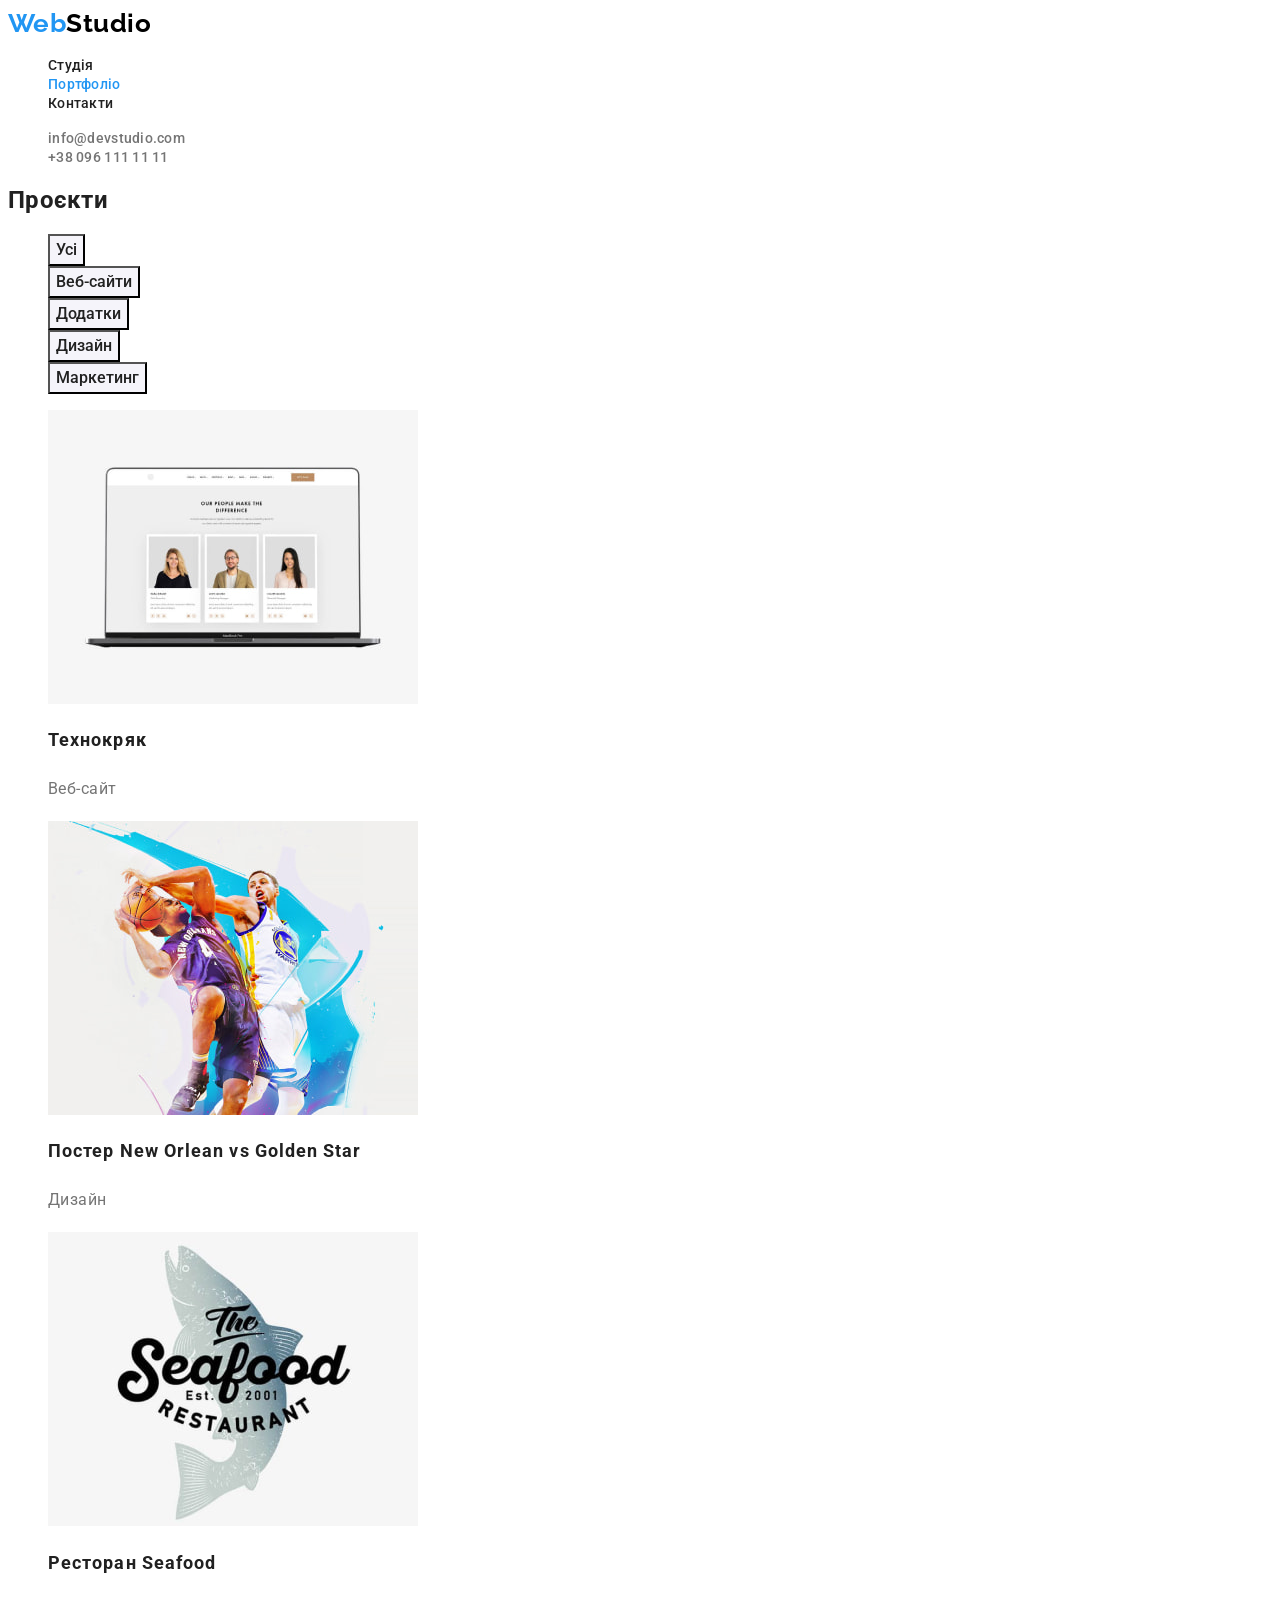
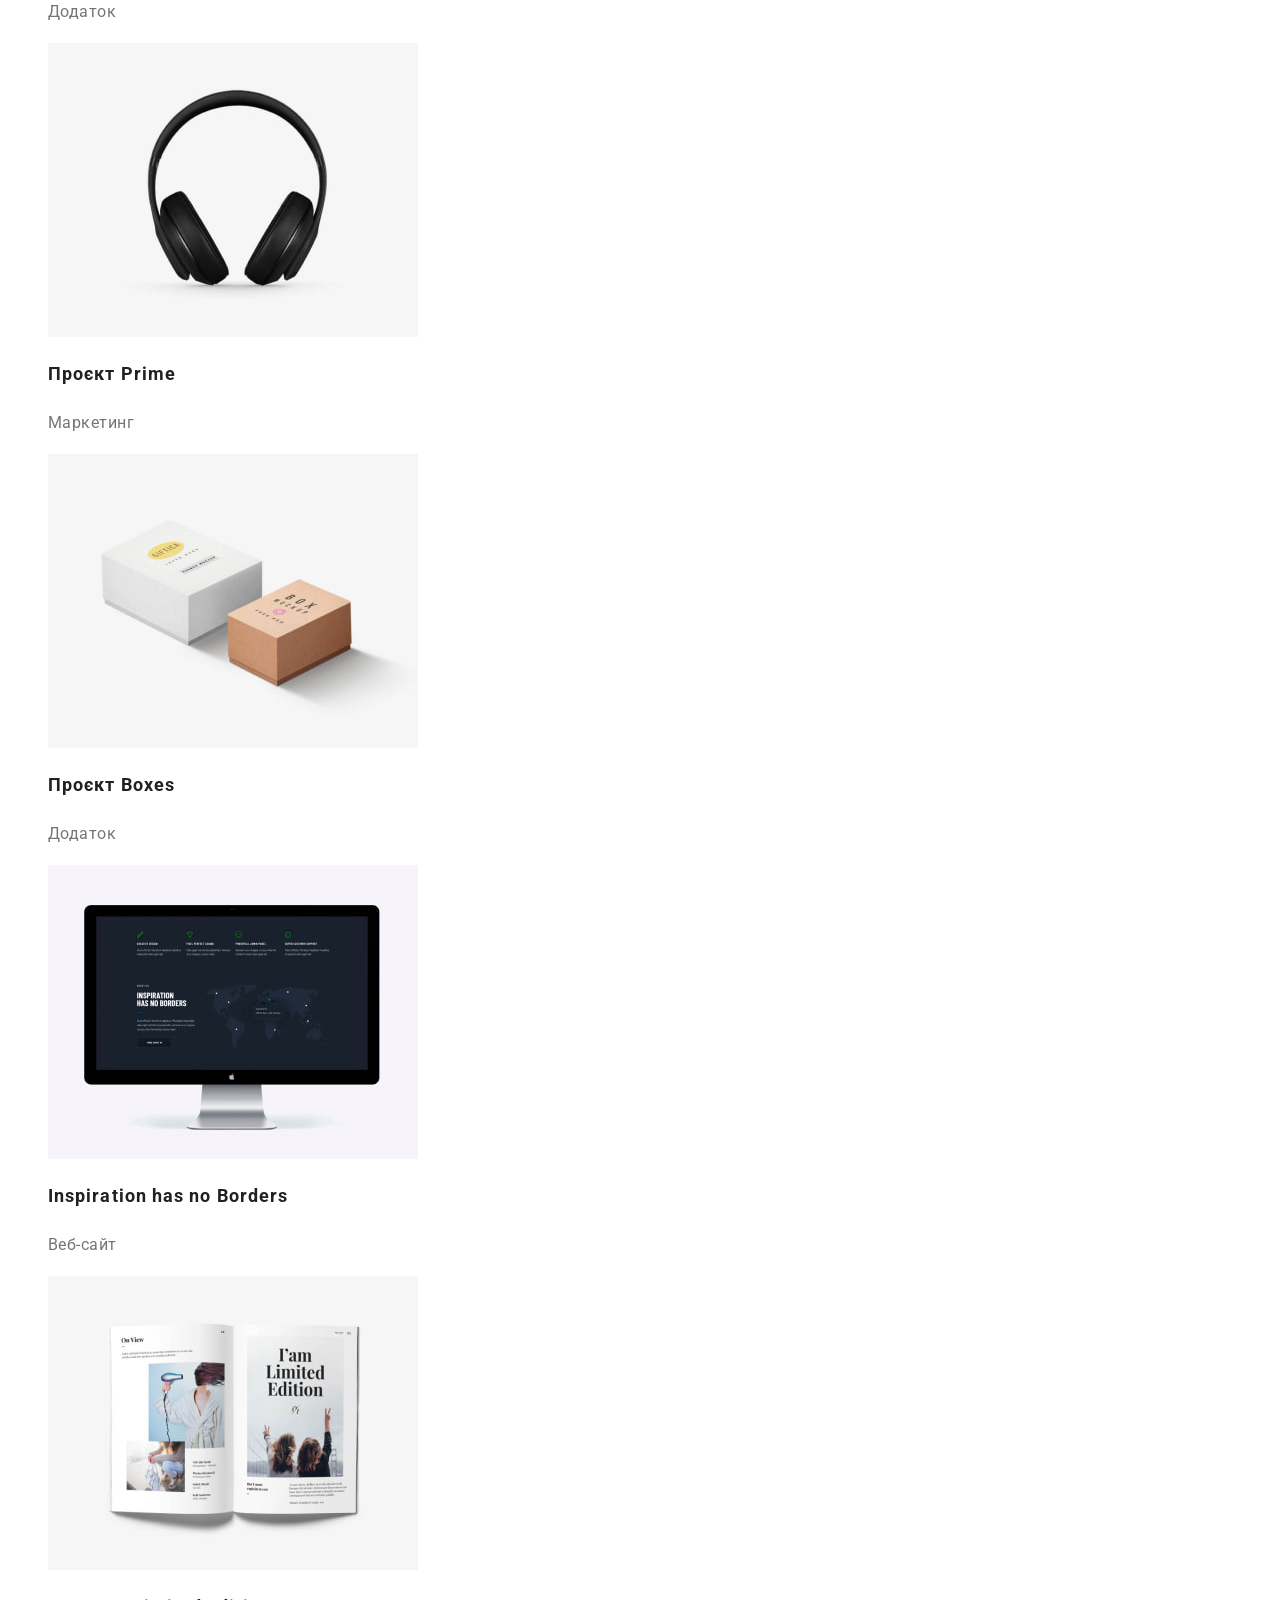
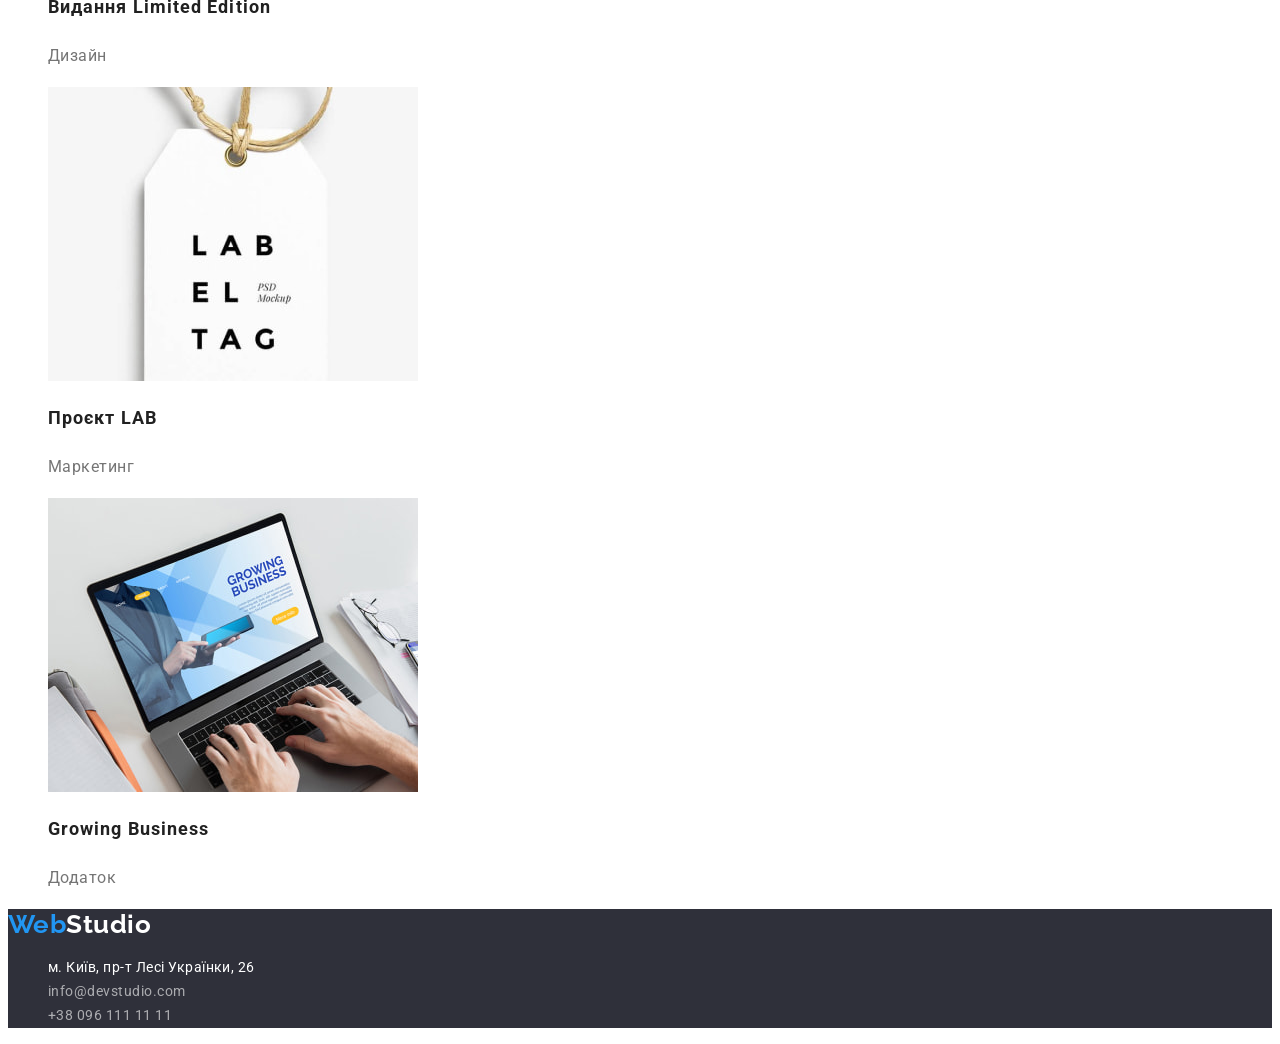
==== portfolio.html @ 0f444638 "Initial commit" ====
<!DOCTYPE html>
<html lang="uk">
<head>
    <meta charset="UTF-8">
    <meta http-equiv="X-UA-Compatible" content="IE=edge">
    <meta name="viewport" content="width=device-width, initial-scale=1.0">
    <title>Портфоліо</title>
    <link href="https://fonts.googleapis.com/css2?family=Raleway:wght@700&family=Roboto:wght@400;500;700;900&display=swap"
        rel="stylesheet">
    <link rel="stylesheet" href="./css/styles.css">
</head>

<body>
    <!-- Шапка -->
    <header>
        <nav>
            <a class="logo" href="./index.html"> <span class="logo-part">Web</span>Studio</a>
            
            <ul class="site-nav">
                <li>
                    <a class="link" href="./index.html">Студія</a>
                </li>
            
                <li>
                    <a class="link current" href="./portfolio.html">Портфоліо</a>
                </li>
            
                <li>
                    <a class="link" href="#">Контакти</a>
                </li>
            </ul>
        </nav>
        
        <ul class="contact-list">
            <li>
                <a class="link" href="mailto:info@devstudio.com">info@devstudio.com</a>
            </li>
        
            <li>
                <a class="link" href="tel:+380961111111">+38 096 111 11 11</a>
            </li>
        </ul>
    </header>

    <main>

        <section class="portfolio">

            <h1>Проєкти</h1>

            <ul class="filters">
                <li>
                    <button class="button" type="button">Усі</button>
                </li>
                <li>
                    <button class="button" type="button">Веб-сайти</button>
                </li>
                <li>
                    <button class="button" type="button">Додатки</button>
                </li>
                <li>
                    <button class="button" type="button">Дизайн</button>
                </li>
                <li>
                    <button class="button" type="button">Маркетинг</button>
                </li>
            </ul>

            <ul class="project-list">
                <li>
                    <a href="">
                        <img src="./images/project1.jpg" alt="сайт відкритий на ноутбуці" width="370">
                        <h2 class="title">Технокряк</h2>
                        <p class="item">Веб-сайт</p>
                    </a>
                </li>

                <li>
                    <a href="">
                        <img src="./images/project2.jpg" alt="баскетбольний постер" width="370">
                        <h2 class="title">Постер <span lang="en">New Orlean vs Golden Star</span></h2>
                        <p class="item">Дизайн</p>
                    </a>              
                </li>


                <li>
                    <a href="">
                        <img src="./images/project3.jpg" alt="логотип ресторану" width="370">
                        <h2 class="title">Ресторан <span lang="en">Seafood</span></h2>
                        <p class="item">Додаток</p>
                    </a>                    
                </li>

                <li>
                    <a href="">
                        <img src="./images/project4.jpg" alt="навушники" width="370">
                        <h2 class="title">Проєкт <span lang="en">Prime</span></h2>
                        <p class="item">Маркетинг</p>
                    </a>                  
                </li>

                <li>
                    <a href="">
                        <img src="./images/project5.jpg" alt="коробочки" width="370">
                        <h2 class="title">Проєкт <span lang="en">Boxes</span></h2>
                        <p class="item">Додаток</p>
                    </a>                  
                </li>

                <li>
                    <a href="">
                        <img src="./images/project6.jpg" alt="монітор" width="370">
                        <h2 class="title" lang="en">Inspiration has no Borders</h2>
                        <p class="item">Веб-сайт</p>
                    </a>                   
                </li>

                <li>
                    <a href="">
                        <img src="./images/project7.jpg" alt="журнал" width="370">
                        <h2 class="title">Видання <span lang="en">Limited Edition</span></h2>
                        <p class="item">Дизайн</p>
                    </a>                    
                </li>

                <li>
                    <a href="">
                        <img src="./images/project8.jpg" alt="бирка" width="370">
                        <h2 class="title">Проєкт <span lang="en">LAB</span></h2>
                        <p class="item">Маркетинг</p>
                    </a>                  
                </li>

                <li>
                    <a href=""><img src="./images/project9.jpg" alt="руки на клавіатурі ноутбука" width="370">
                    <h2 class="title" lang="en">Growing Business</h2>
                    <p class="item">Додаток</p></a>                   
                </li>
            </ul> 
        </section>

    </main>

    <!-- Підвал -->
    <footer class="footer">
        <a href="./index.html" class="logo"> <span class="logo-part">Web</span>Studio</a>
        
        <address>
        
            <ul>
                <li>
                    <a class="address" href="https://goo.gl/maps/CPtrU1FHBa2aNyZL9" target="_blank"
                        rel="noopener noreferrer nofollow">м.
                        Київ, пр-т Лесі
                        Українки, 26</a>
                </li>
                <li>
                    <a class="link" href="mailto:info@devstudio.com">info@devstudio.com</a>
                </li>
                <li>
                    <a class="link" href="tel:+380961111111">+38 096 111 11 11</a>
                </li>
            </ul>
        </address>
    </footer>
</body>
</html>
---- css/styles.css ----
:root {
    --primary-text-color: #212121;
    --secondary-text-color: #757575;
    --accent-color: #2196F3;
    --white-color: #FFFFFF;
    --secondary-bcg-color: #2F303A;
    --portfolio-btn-bcg-color: #F5F4FA;
    --logo-black-color: #000000;
    --footer-link-color: rgba(255, 255, 255, 0.6);
    --stroke-color: #ECECEC;
    
}

body {
    background-color: var(--white-color);
    color: var(--primary-text-color);
    font-family: 'Roboto', sans-serif;
    letter-spacing: 0.03em;

}
 ul {
    list-style: none;
 }

 a {
    text-decoration: none;
 }


 p {
    color: var(--secondary-text-color);
 }

 /* Шапка ----------------------------------------------------------------------------------------------------------------*/

 /* Логотип ---------------------------------------*/

.logo {
    color: var(--logo-black-color);
    font-family: 'Raleway';
    font-weight: 700;
    font-size: 26px;
    line-height: 1.2;   
}
.logo-part {
    color: var(--accent-color);
}

/* Навігація --------------------------------------*/

.site-nav .link {
    color: var(--primary-text-color);
    font-weight: 500;
    font-size: 14px;
    line-height: 1.14;
    letter-spacing: 0.02em;
}

.site-nav .link:hover,
.site-nav .link:focus {
    color: var(--accent-color);
}

.site-nav .link.current {
    color: var(--accent-color);
}

/* Пошта і телефон ---------------------------------*/

.contact-list .link {   
    color: var(--secondary-text-color);
    font-weight: 500;
    font-size: 14px;
    line-height: 1,14;
    letter-spacing: 0.02em;
}

.contact-list .link:hover,
.contact-list .link:focus {
    color: var(--accent-color);
}


/* Герой -----------------------------------------------------------------------------------------------------------------------*/

.hero-section {
    background-color: var(--secondary-bcg-color);
}

.hero-title {
    color: var(--white-color);
    font-weight: 900;
    font-size: 44px;
    line-height: 1.36;
    letter-spacing: 0.06em;
    text-transform: uppercase;
}

.hero-button {
    background-color: var(--accent-color);
    color: var(--white-color);
    font-family: inherit;
    font-weight: 700;
    font-size: 16px;
    line-height: 1.88;
    display: flex;
    align-items: center;
    text-align: center;
    letter-spacing: 0.06em;
}

/* Особливості ----------------------------------------------------------------------------------------------------------------- */

.features-list .title {
    font-weight: 700;
    font-size: 14px;
    line-height: 1.14;
    text-transform: uppercase;
}

.features-list .text {
    font-size: 14px;
    line-height: 1.71;
}

/* Чим ми займаємось------------------------------------------------------------------------------------------------------------ */

.our-job {
    font-weight: 700;
    font-size: 36px;
    line-height: 1.17;
    text-align: center;
}

/* Наша команда ---------------------------------------------------------------------------------------------------------------- */

.team-title {
    font-weight: 700;
    font-size: 36px;
    line-height: 1.17;
    text-align: center;
}

.team-list .name {
    font-weight: 500;
    font-size: 16px;
    line-height: 1.19;
    text-align: center;
}

.team-list .position {
    font-size: 16px;
    line-height: 1.19;
    text-align: center;
}

/* Підвал -----------------------------------------------------------------------------------------------------------------------*/

.footer {
    background-color: var(--secondary-bcg-color);
}

.footer .logo {
    color: var(--white-color);
}

.footer .address {
    color: var(--white-color);
    font-style: normal;
    font-weight: 400;
    font-size: 14px;
    line-height: 1.71;
}

.footer .address:hover,
.footer .address:focus {
    color: var(--accent-color);
}

.footer .link {
    color: var(--footer-link-color);
    font-style: normal;
    font-weight: 400;
    font-size: 14px;
    line-height: 1.71;
}

.footer .link:hover,
.footer .link:focus {
    color: var(--accent-color);
}

/* Сторінка Портфоліо************************************************************************************************************* */

/* Кнопки-------------------------------------------- */

.filters .button {
    background-color: var(--portfolio-btn-bcg-color);
    color: var(--primary-text-color);

    font-family: inherit;

    cursor: pointer;

    font-weight: 500;
    font-size: 16px;
    line-height: 1.62;
    text-align: center;
}

.filters .button:hover,
.filters .button:focus {
    background-color: var(--accent-color);
    color: var(--white-color);
}

/* Проєкти ------------------------------------------ */

.project-list .title {
    color: var(--primary-text-color);

    font-weight: 700;
    font-size: 18px;
    line-height: 2;
    letter-spacing: 0.06em;
}

.project-list  .item {
    font-size: 16px;
    line-height: 1.88;
}
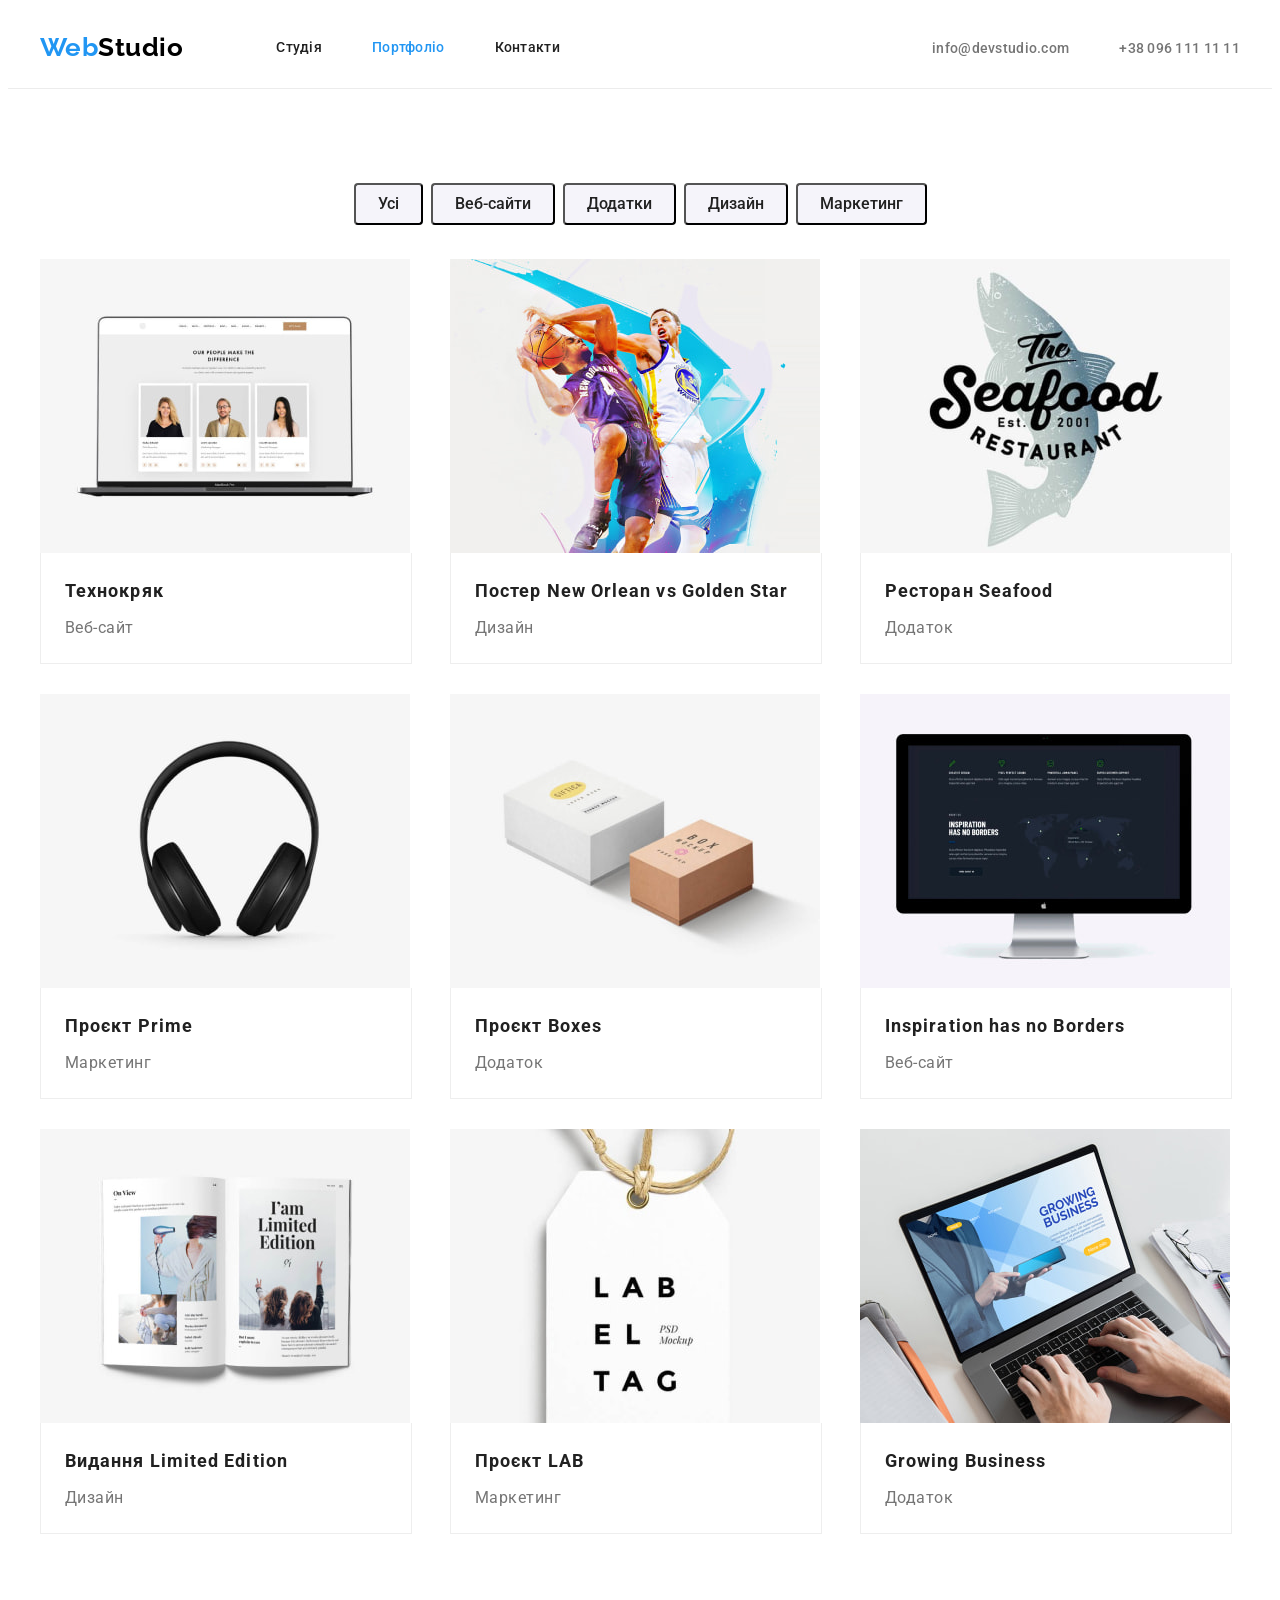
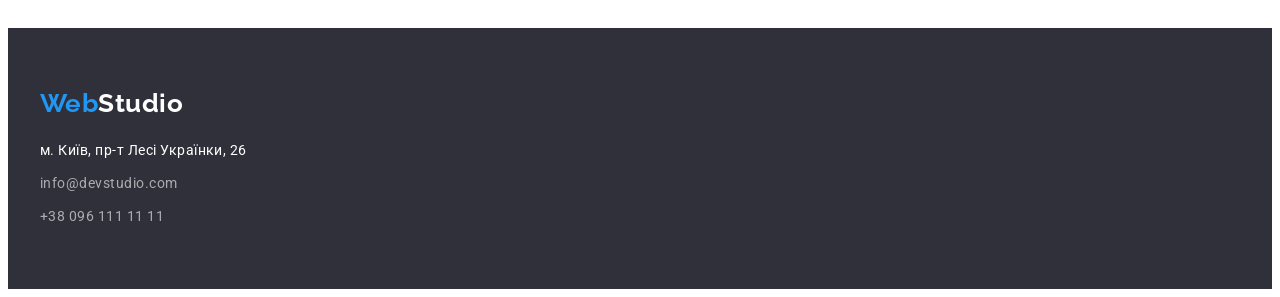
==== commit 9906d844: "позиціонування елементів" ====
--- a/portfolio.html
+++ b/portfolio.html
@@ -13,156 +13,185 @@
 <body>
     <!-- Шапка -->
     <header>
-        <nav>
-            <a class="logo" href="./index.html"> <span class="logo-part">Web</span>Studio</a>
-            
-            <ul class="site-nav">
-                <li>
-                    <a class="link" href="./index.html">Студія</a>
-                </li>
-            
-                <li>
-                    <a class="link current" href="./portfolio.html">Портфоліо</a>
-                </li>
-            
-                <li>
-                    <a class="link" href="#">Контакти</a>
-                </li>
-            </ul>
-        </nav>
-        
-        <ul class="contact-list">
-            <li>
-                <a class="link" href="mailto:info@devstudio.com">info@devstudio.com</a>
-            </li>
-        
-            <li>
-                <a class="link" href="tel:+380961111111">+38 096 111 11 11</a>
-            </li>
-        </ul>
+        <div class="container">
+            <div class="header-container">
+                <nav class="site-nav">
+                    <a class="logo" href="./index.html" > <span class="logo-part">Web</span>Studio</a>
+
+                    <ul class="site-nav-list">
+                        <li class="item">
+                            <a class="link" href="./index.html">Студія</a>
+                        </li>
+
+                        <li class="item">
+                            <a class="link current" href="./portfolio.html">Портфоліо</a>
+                        </li>
+
+                        <li class="item">
+                            <a class="link" href="#">Контакти</a>
+                        </li>
+                    </ul>
+                </nav>
+
+                <ul class="contact-list">
+                    <li class="item">
+                        <a class="link" href="mailto:info@devstudio.com">info@devstudio.com</a>
+                    </li>
+
+                    <li class="item">
+                        <a class="link" href="tel:+380961111111">+38 096 111 11 11</a>
+                    </li>
+                </ul>
+            </div> 
+        </div>
     </header>
 
     <main>
 
+        <!-- Портфоліо -->
+
         <section class="portfolio">
 
-            <h1>Проєкти</h1>
+            <div class="container">
+                <h1 class="visually-hidden">Проєкти</h1>
 
-            <ul class="filters">
-                <li>
-                    <button class="button" type="button">Усі</button>
-                </li>
-                <li>
-                    <button class="button" type="button">Веб-сайти</button>
-                </li>
-                <li>
-                    <button class="button" type="button">Додатки</button>
-                </li>
-                <li>
-                    <button class="button" type="button">Дизайн</button>
-                </li>
-                <li>
-                    <button class="button" type="button">Маркетинг</button>
-                </li>
-            </ul>
+                <ul class="filters">
+                    <li class="item">
+                        <button class="button" type="button">Усі</button>
+                    </li>
+                    <li class="item">
+                        <button class="button" type="button">Веб-сайти</button>
+                    </li>
+                    <li class="item">
+                        <button class="button" type="button">Додатки</button>
+                    </li>
+                    <li class="item">
+                        <button class="button" type="button">Дизайн</button>
+                    </li>
+                    <li class="item">
+                        <button class="button" type="button">Маркетинг</button>
+                    </li>
+                </ul>
 
-            <ul class="project-list">
-                <li>
-                    <a href="">
-                        <img src="./images/project1.jpg" alt="сайт відкритий на ноутбуці" width="370">
-                        <h2 class="title">Технокряк</h2>
-                        <p class="item">Веб-сайт</p>
-                    </a>
-                </li>
+                <ul class="project-list">
+                    <li class="card">
+                        <a href="">
+                            <img src="./images/project1.jpg" alt="сайт відкритий на ноутбуці" width="370">
+                            <div class="project-list-border">
+                                <h2 class="title">Технокряк</h2>
+                                <p class="item">Веб-сайт</p>
+                            </div>
+                        </a>
+                    </li>
 
-                <li>
-                    <a href="">
-                        <img src="./images/project2.jpg" alt="баскетбольний постер" width="370">
-                        <h2 class="title">Постер <span lang="en">New Orlean vs Golden Star</span></h2>
-                        <p class="item">Дизайн</p>
-                    </a>              
-                </li>
+                    <li class="card">
+                        <a href="">
+                            <img src="./images/project2.jpg" alt="баскетбольний постер" width="370">
+                            <div class="project-list-border">
+                                <h2 class="title">Постер <span lang="en">New Orlean vs Golden Star</span></h2>
+                                <p class="item">Дизайн</p>
+                            </div>
+                        </a>              
+                    </li>
 
 
-                <li>
-                    <a href="">
-                        <img src="./images/project3.jpg" alt="логотип ресторану" width="370">
-                        <h2 class="title">Ресторан <span lang="en">Seafood</span></h2>
-                        <p class="item">Додаток</p>
-                    </a>                    
-                </li>
+                    <li class="card">
+                        <a href="">
+                            <img src="./images/project3.jpg" alt="логотип ресторану" width="370">
+                            <div class="project-list-border">
+                                <h2 class="title">Ресторан <span lang="en">Seafood</span></h2>
+                                <p class="item">Додаток</p>
+                            </div>
+                        </a>                    
+                    </li>
 
-                <li>
-                    <a href="">
-                        <img src="./images/project4.jpg" alt="навушники" width="370">
-                        <h2 class="title">Проєкт <span lang="en">Prime</span></h2>
-                        <p class="item">Маркетинг</p>
-                    </a>                  
-                </li>
+                    <li class="card">
+                        <a href="">
+                            <img src="./images/project4.jpg" alt="навушники" width="370">
+                            <div class="project-list-border">
+                                <h2 class="title">Проєкт <span lang="en">Prime</span></h2>
+                                <p class="item">Маркетинг</p>
+                            </div>
+                        </a>                  
+                    </li>
 
-                <li>
-                    <a href="">
-                        <img src="./images/project5.jpg" alt="коробочки" width="370">
-                        <h2 class="title">Проєкт <span lang="en">Boxes</span></h2>
-                        <p class="item">Додаток</p>
-                    </a>                  
-                </li>
+                    <li class="card">
+                        <a href="">
+                            <img src="./images/project5.jpg" alt="коробочки" width="370">
+                            <div class="project-list-border">
+                                <h2 class="title">Проєкт <span lang="en">Boxes</span></h2>
+                                <p class="item">Додаток</p>
+                            </div>
+                        </a>                  
+                    </li>
 
-                <li>
-                    <a href="">
-                        <img src="./images/project6.jpg" alt="монітор" width="370">
-                        <h2 class="title" lang="en">Inspiration has no Borders</h2>
-                        <p class="item">Веб-сайт</p>
-                    </a>                   
-                </li>
+                    <li class="card">
+                        <a href="">
+                            <img src="./images/project6.jpg" alt="монітор" width="370">
+                            <div class="project-list-border">
+                                <h2 class="title" lang="en">Inspiration has no Borders</h2>
+                                <p class="item">Веб-сайт</p>
+                            </div>
+                        </a>                   
+                    </li>
 
-                <li>
-                    <a href="">
-                        <img src="./images/project7.jpg" alt="журнал" width="370">
-                        <h2 class="title">Видання <span lang="en">Limited Edition</span></h2>
-                        <p class="item">Дизайн</p>
-                    </a>                    
-                </li>
+                    <li class="card">
+                        <a href="">
+                            <img src="./images/project7.jpg" alt="журнал" width="370">
+                            <div class="project-list-border">
+                                <h2 class="title">Видання <span lang="en">Limited Edition</span></h2>
+                                <p class="item">Дизайн</p>
+                            </div>
+                        </a>                    
+                    </li>
 
-                <li>
-                    <a href="">
-                        <img src="./images/project8.jpg" alt="бирка" width="370">
-                        <h2 class="title">Проєкт <span lang="en">LAB</span></h2>
-                        <p class="item">Маркетинг</p>
-                    </a>                  
-                </li>
+                    <li class="card">
+                        <a href="">
+                            <img src="./images/project8.jpg" alt="бирка" width="370">
+                            <div class="project-list-border">
+                                <h2 class="title">Проєкт <span lang="en">LAB</span></h2>
+                                <p class="item">Маркетинг</p>
+                            </div>
+                        </a>                  
+                    </li>
 
-                <li>
-                    <a href=""><img src="./images/project9.jpg" alt="руки на клавіатурі ноутбука" width="370">
-                    <h2 class="title" lang="en">Growing Business</h2>
-                    <p class="item">Додаток</p></a>                   
-                </li>
-            </ul> 
+                    <li class="card">
+                        <a href="">
+                            <img src="./images/project9.jpg" alt="руки на клавіатурі ноутбука" width="370">
+                            <div class="project-list-border">
+                                <h2 class="title" lang="en">Growing Business</h2>
+                                <p class="item">Додаток</p>
+                            </div>
+                        </a>                   
+                    </li>
+                </ul> 
+            </div>
         </section>
 
     </main>
 
     <!-- Підвал -->
     <footer class="footer">
-        <a href="./index.html" class="logo"> <span class="logo-part">Web</span>Studio</a>
-        
-        <address>
-        
-            <ul>
-                <li>
-                    <a class="address" href="https://goo.gl/maps/CPtrU1FHBa2aNyZL9" target="_blank"
-                        rel="noopener noreferrer nofollow">м.
+        <div class="container">
+            <a href="./index.html" class="footer-logo"> <span class="logo-part">Web</span>Studio</a>
+
+            <address>
+                
+                <ul class="address-list">
+                    <li class="item">
+                        <a class="address" href="https://goo.gl/maps/CPtrU1FHBa2aNyZL9" target="_blank" rel="noopener noreferrer nofollow">м.
                         Київ, пр-т Лесі
                         Українки, 26</a>
-                </li>
-                <li>
-                    <a class="link" href="mailto:info@devstudio.com">info@devstudio.com</a>
-                </li>
-                <li>
-                    <a class="link" href="tel:+380961111111">+38 096 111 11 11</a>
-                </li>
-            </ul>
-        </address>
+                    </li>
+                    <li class="item">
+                        <a class="link" href="mailto:info@devstudio.com">info@devstudio.com</a>
+                    </li>
+                    <li class="item">
+                        <a class="link" href="tel:+380961111111">+38 096 111 11 11</a>
+                    </li>
+                </ul>
+            </address>
+        </div>
     </footer>
 </body>
 </html>
--- a/css/styles.css
+++ b/css/styles.css
@@ -8,35 +8,87 @@
     --logo-black-color: #000000;
     --footer-link-color: rgba(255, 255, 255, 0.6);
     --stroke-color: #ECECEC;
-    
+    --cards-stroke-color: #EEEEEE;
+    
+}
+
+.container {
+    margin-left: auto;
+    margin-right: auto;
+    width: 1200px;
+    padding-left: 15px;
+    padding-right: 15px;
+
+    /* outline: 2px solid teal; */
 }
 
 body {
     background-color: var(--white-color);
     color: var(--primary-text-color);
+
     font-family: 'Roboto', sans-serif;
     letter-spacing: 0.03em;
 
 }
  ul {
     list-style: none;
+
+    padding: 0;
+    margin: 0;
  }
 
  a {
     text-decoration: none;
  }
 
+ img {
+    display: block;
+    max-width: 100%;
+    height: auto;
+ }
+
 
  p {
     color: var(--secondary-text-color);
  }
 
+ .section {
+    padding-top: 94px;
+    padding-bottom: 94px;
+ }
+
+ .visually-hidden {
+    position: absolute;
+    white-space: nowrap;
+    width: 1px;
+    height: 1px;
+    overflow: hidden;
+    border: 0;
+    padding: 0;
+    clip: rect(0 0 0 0);
+    clip-path: inset(50%);
+    margin: -1px;
+}
+
  /* Шапка ----------------------------------------------------------------------------------------------------------------*/
 
+ header {
+    border-bottom: 1px solid var(--stroke-color);
+ }
+
+ .header-container {
+    display: flex;
+    align-items: center;
+ }
+
  /* Логотип ---------------------------------------*/
 
 .logo {
+    padding-top: 24px;
+    padding-bottom: 24px;
+
     color: var(--logo-black-color);
+
     font-family: 'Raleway';
     font-weight: 700;
     font-size: 26px;
@@ -48,27 +100,59 @@
 
 /* Навігація --------------------------------------*/
 
-.site-nav .link {
+.site-nav {
+    display: flex;
+    align-items: center;
+}
+
+.site-nav-list {
+    display: flex;
+    margin-left: 93px;
+}
+
+.site-nav-list .item:not(:last-child) {
+    margin-right: 50px;
+}
+
+.site-nav-list .link {
+    display: block;
+    padding-top: 32px;
+    padding-bottom: 32px;
+
     color: var(--primary-text-color);
+
     font-weight: 500;
     font-size: 14px;
     line-height: 1.14;
     letter-spacing: 0.02em;
 }
 
-.site-nav .link:hover,
-.site-nav .link:focus {
-    color: var(--accent-color);
-}
-
-.site-nav .link.current {
+.site-nav-list .link:hover,
+.site-nav-list .link:focus {
+    color: var(--accent-color);
+}
+
+.site-nav-list .link.current {
     color: var(--accent-color);
 }
 
 /* Пошта і телефон ---------------------------------*/
 
+.contact-list {
+    display: flex;
+    margin-left: auto;
+}
+
+.contact-list .item + .item {
+    margin-left: 50px;
+}
+
 .contact-list .link {   
+    padding-top: 32px;
+    padding-bottom: 32px;
+
     color: var(--secondary-text-color);
+
     font-weight: 500;
     font-size: 14px;
     line-height: 1,14;
@@ -84,88 +168,194 @@
 /* Герой -----------------------------------------------------------------------------------------------------------------------*/
 
 .hero-section {
+    padding-top: 200px;
+    padding-bottom: 200px;
+
     background-color: var(--secondary-bcg-color);
+
+    text-align: center;
 }
 
 .hero-title {
+    margin-top: 0;
+    margin-bottom: 30px;
+
     color: var(--white-color);
+
     font-weight: 900;
     font-size: 44px;
     line-height: 1.36;
     letter-spacing: 0.06em;
+
     text-transform: uppercase;
-}
+    
+}
+
+/* Кнопка-------------------------------------- */
 
 .hero-button {
+    display: inline-block;
+    align-items: center;
+    text-align: center;
+    padding: 10px 32px;
+    min-width: 216px;
+
     background-color: var(--accent-color);
     color: var(--white-color);
+
     font-family: inherit;
     font-weight: 700;
     font-size: 16px;
     line-height: 1.88;
-    display: flex;
-    align-items: center;
-    text-align: center;
     letter-spacing: 0.06em;
+
+    border-radius: 4px;
+    
 }
 
 /* Особливості ----------------------------------------------------------------------------------------------------------------- */
 
+.features-list {
+    display: flex;
+}
+
+.features-list .item:not(:last-child) {
+    margin-right: 30px;
+}
+
 .features-list .title {
+    margin-top: 0;
+    margin-bottom: 10px;
+
     font-weight: 700;
     font-size: 14px;
     line-height: 1.14;
+
     text-transform: uppercase;
+   
 }
 
 .features-list .text {
+    margin-top: 0;
+
     font-size: 14px;
     line-height: 1.71;
+    
 }
 
 /* Чим ми займаємось------------------------------------------------------------------------------------------------------------ */
-
-.our-job {
+.our-job-section {
+    padding-top: 0;
+    padding-bottom: 94px;
+}
+
+.our-job-title {
+    text-align: center;
+    margin-top: 0;
+    margin-bottom: 50px;
+
     font-weight: 700;
     font-size: 36px;
     line-height: 1.17;
-    text-align: center;
+    
+}
+
+.our-job-list {
+    display: flex;
+    justify-content: center;
+}
+
+.our-job-list .item:not(:last-child) {
+    margin-right: 30px;
 }
 
 /* Наша команда ---------------------------------------------------------------------------------------------------------------- */
 
+.team-section {
+    background-color: var(--portfolio-btn-bcg-color);
+}
+
 .team-title {
+    text-align: center;
+    margin-top: 0;
+    margin-bottom: 50px;
+
     font-weight: 700;
     font-size: 36px;
     line-height: 1.17;
-    text-align: center;
+    
+}
+
+.team-list {
+    display: flex;
+    justify-content: center;
+}
+
+.team-list .item:not(:last-child) {
+    margin-right: 30px;
+}
+
+.team-list .item {
+    background-color: var(--white-color);
+
+    box-shadow: 0px 1px 3px rgba(0, 0, 0, 0.12), 0px 1px 1px rgba(0, 0, 0, 0.14), 0px 2px 1px rgba(0, 0, 0, 0.2);
+    border-radius: 0px 0px 4px 4px;
+}
+
+.team-list img {
+    margin-bottom: 30px;
 }
 
 .team-list .name {
+    text-align: center;
+    margin-top: 0;
+    margin-bottom: 10px;
+
     font-weight: 500;
     font-size: 16px;
     line-height: 1.19;
-    text-align: center;
+    
 }
 
 .team-list .position {
+    text-align: center;
+    margin-top: 0;
+
     font-size: 16px;
     line-height: 1.19;
-    text-align: center;
+    
 }
 
 /* Підвал -----------------------------------------------------------------------------------------------------------------------*/
 
 .footer {
+    padding-top: 60px;
+    padding-bottom: 60px;
+
     background-color: var(--secondary-bcg-color);
 }
 
-.footer .logo {
+.footer-logo {
+    display: inline-block;
+    margin-bottom: 20px;
+
     color: var(--white-color);
+
+    font-family: 'Raleway';
+    font-weight: 700;
+    font-size: 26px;
+    line-height: 1.2;  
+}
+
+.address-list .item:not(:last-child) {
+    margin-bottom: 9px;
 }
 
 .footer .address {
+    display: inline-block;
+
     color: var(--white-color);
+
     font-style: normal;
     font-weight: 400;
     font-size: 14px;
@@ -179,6 +369,7 @@
 
 .footer .link {
     color: var(--footer-link-color);
+
     font-style: normal;
     font-weight: 400;
     font-size: 14px;
@@ -192,20 +383,37 @@
 
 /* Сторінка Портфоліо************************************************************************************************************* */
 
+.portfolio {
+    padding-top: 94px;
+    padding-bottom: 94px;
+}
+
 /* Кнопки-------------------------------------------- */
 
+.filters {
+    display: flex;
+    justify-content: center;
+    margin-bottom: 34px;
+}
+
 .filters .button {
+    text-align: center;
+    padding: 6px 22px;
+
     background-color: var(--portfolio-btn-bcg-color);
     color: var(--primary-text-color);
 
     font-family: inherit;
-
-    cursor: pointer;
-
     font-weight: 500;
     font-size: 16px;
     line-height: 1.62;
-    text-align: center;
+    
+    border-radius: 4px;
+    cursor: pointer;
+}
+
+.filters .item:not(:last-child) {
+    margin-right: 8px;
 }
 
 .filters .button:hover,
@@ -216,7 +424,19 @@
 
 /* Проєкти ------------------------------------------ */
 
+.project-list {
+    display: flex;
+    flex-wrap: wrap;
+    gap: 30px;
+}
+
 .project-list .title {
+    margin-top: 0;
+    margin-bottom: 4px;
+    padding-top: 20px;
+    padding-left: 24px;
+    padding-right: 24px;
+
     color: var(--primary-text-color);
 
     font-weight: 700;
@@ -225,7 +445,28 @@
     letter-spacing: 0.06em;
 }
 
-.project-list  .item {
-    font-size: 16px;
+.project-list .card {
+
+    flex-basis: calc((100% - 60px) / 3);
+    
+    width: 33.3333%;
     line-height: 1.88;
-}+}
+
+
+
+.project-list-border {
+    width: 370px;
+
+    border-bottom: 1px solid var(--cards-stroke-color);
+    border-left: 1px solid var(--cards-stroke-color);
+    border-right: 1px solid var(--cards-stroke-color);
+}
+
+.project-list-border .item {
+    margin-top: 0;
+    margin-bottom: 20px;
+    padding-left: 24px;
+    padding-right: 24px;
+}
+
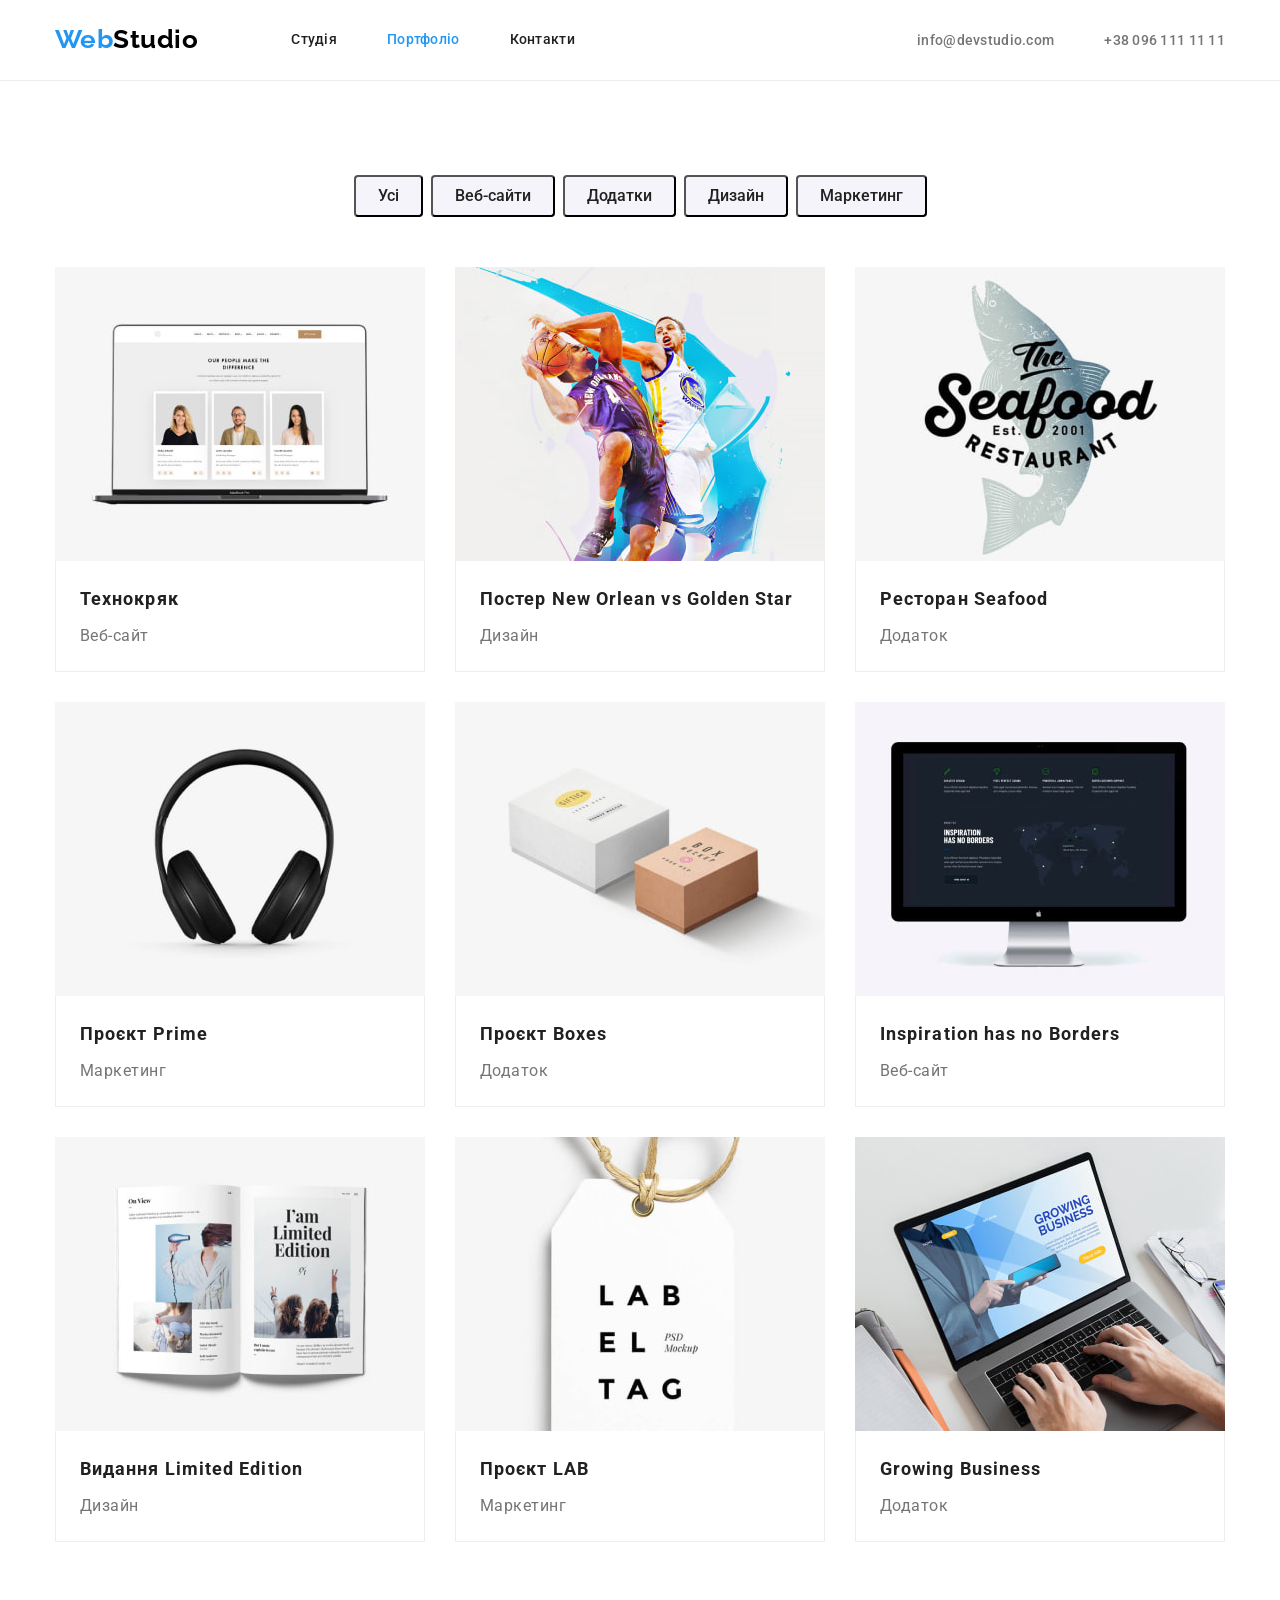
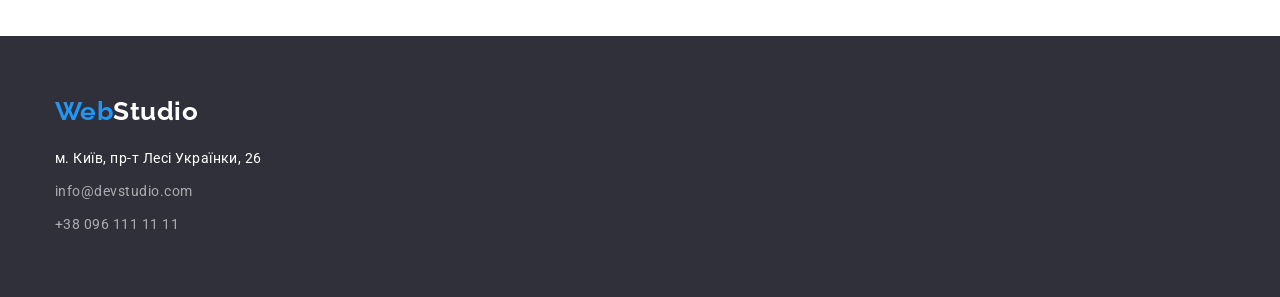
==== commit b8ce4939: "фінальні правки 3 дз" ====
--- a/portfolio.html
+++ b/portfolio.html
@@ -7,6 +7,7 @@
     <title>Портфоліо</title>
     <link href="https://fonts.googleapis.com/css2?family=Raleway:wght@700&family=Roboto:wght@400;500;700;900&display=swap"
         rel="stylesheet">
+    <link rel="stylesheet" href="https://cdnjs.cloudflare.com/ajax/libs/modern-normalize/1.1.0/modern-normalize.min.css" />
     <link rel="stylesheet" href="./css/styles.css">
 </head>
 
--- a/css/styles.css
+++ b/css/styles.css
@@ -170,15 +170,28 @@
 .hero-section {
     padding-top: 200px;
     padding-bottom: 200px;
+    margin: 0 auto;
 
     background-color: var(--secondary-bcg-color);
 
     text-align: center;
 }
 
+.hero-container {
+    display: flex;
+    flex-direction: column;
+    justify-content: center;
+    gap: 30px;
+}
+
 .hero-title {
-    margin-top: 0;
-    margin-bottom: 30px;
+    display: flex;
+    align-self: center;
+    text-align: center;
+    
+    max-width: 696px;
+    margin-top: 0;
+    margin-bottom: 0;
 
     color: var(--white-color);
 
@@ -194,8 +207,9 @@
 /* Кнопка-------------------------------------- */
 
 .hero-button {
+    display: flex;
     display: inline-block;
-    align-items: center;
+    align-self: center;
     text-align: center;
     padding: 10px 32px;
     min-width: 216px;
@@ -209,7 +223,10 @@
     line-height: 1.88;
     letter-spacing: 0.06em;
 
+    border: none;
     border-radius: 4px;
+
+    box-shadow: 0px 4px 4px rgba(0, 0, 0, 0.15);
     
 }
 
@@ -217,6 +234,10 @@
 
 .features-list {
     display: flex;
+}
+
+.features-list .item {
+    width: 270px;
 }
 
 .features-list .item:not(:last-child) {
@@ -237,10 +258,15 @@
 
 .features-list .text {
     margin-top: 0;
+    margin-bottom: 0;
 
     font-size: 14px;
     line-height: 1.71;
-    
+}
+
+.team-member {
+    padding-top: 30px;
+    padding-bottom: 30px;
 }
 
 /* Чим ми займаємось------------------------------------------------------------------------------------------------------------ */
@@ -302,9 +328,9 @@
     border-radius: 0px 0px 4px 4px;
 }
 
-.team-list img {
+/* .team-list img {
     margin-bottom: 30px;
-}
+} */
 
 .team-list .name {
     text-align: center;
@@ -320,6 +346,7 @@
 .team-list .position {
     text-align: center;
     margin-top: 0;
+    margin-bottom: 0;
 
     font-size: 16px;
     line-height: 1.19;
@@ -393,7 +420,7 @@
 .filters {
     display: flex;
     justify-content: center;
-    margin-bottom: 34px;
+    margin-bottom: 50px;
 }
 
 .filters .button {
@@ -433,10 +460,7 @@
 .project-list .title {
     margin-top: 0;
     margin-bottom: 4px;
-    padding-top: 20px;
-    padding-left: 24px;
-    padding-right: 24px;
-
+    
     color: var(--primary-text-color);
 
     font-weight: 700;
@@ -456,6 +480,12 @@
 
 
 .project-list-border {
+    box-sizing: border-box;
+    padding-top: 20px;
+    padding-bottom: 20px;
+    padding-left: 24px;
+    padding-right: 24px;
+
     width: 370px;
 
     border-bottom: 1px solid var(--cards-stroke-color);
@@ -465,8 +495,6 @@
 
 .project-list-border .item {
     margin-top: 0;
-    margin-bottom: 20px;
-    padding-left: 24px;
-    padding-right: 24px;
-}
-
+    margin-bottom: 0;
+}
+
